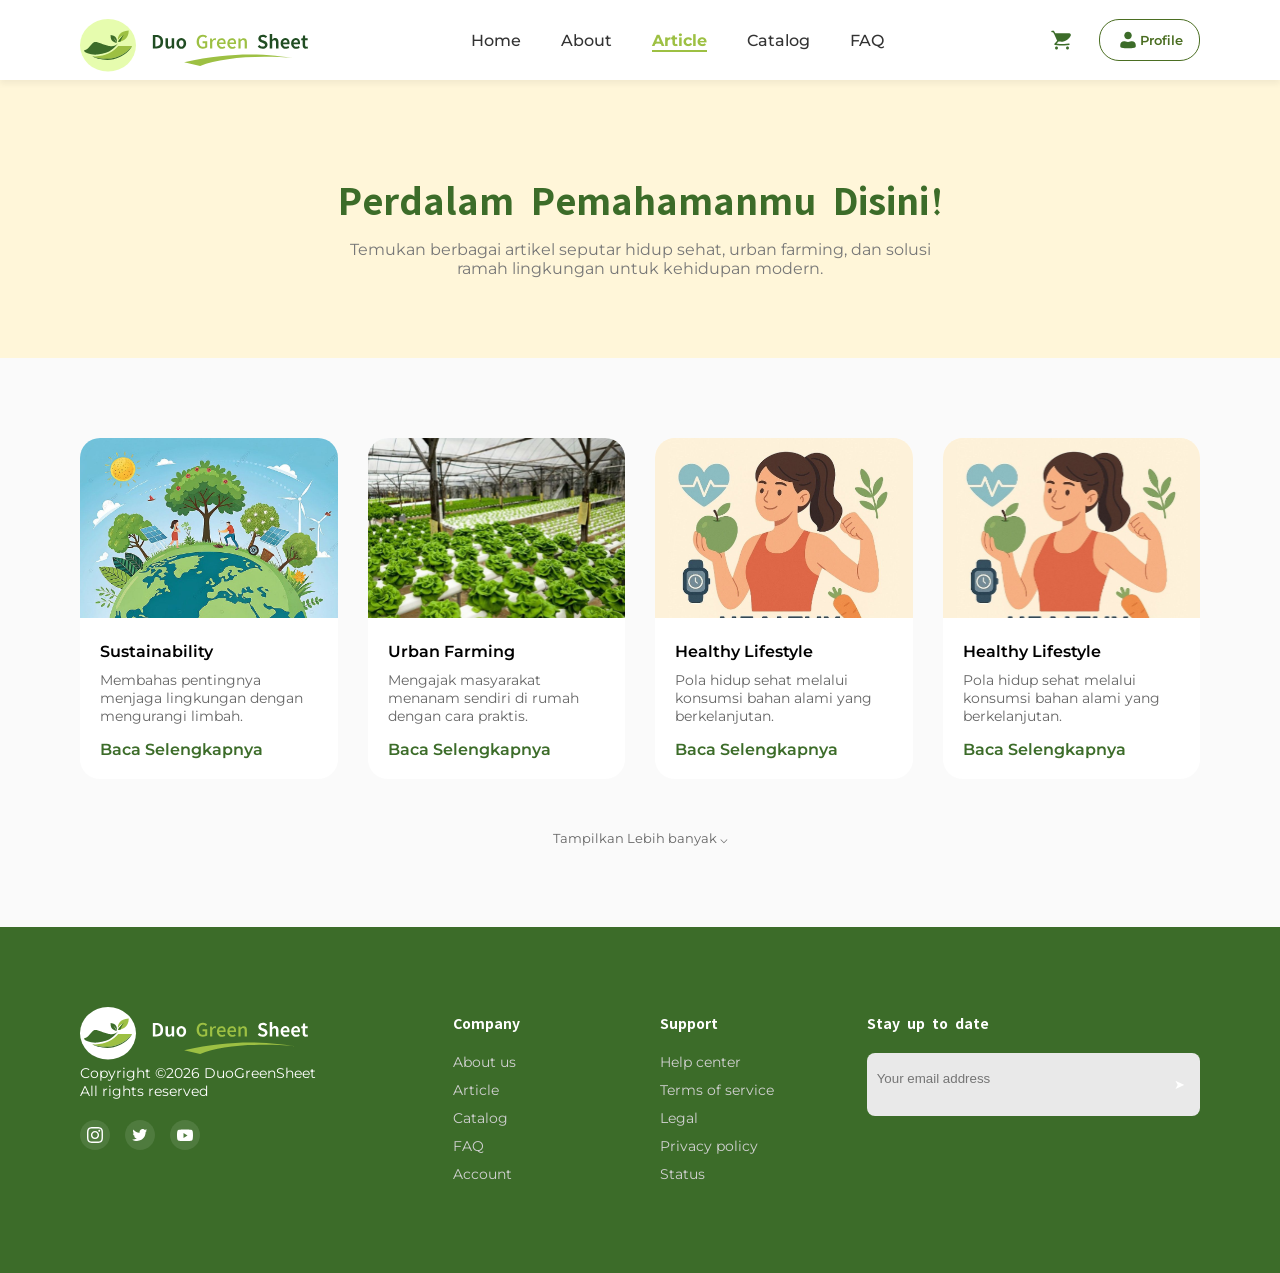
==== article.html @ 2142ee09 "first commit" ====
<!DOCTYPE html>
<html lang="id">
<head>
    <meta charset="UTF-8">
    <meta name="viewport" content="width=device-width, initial-scale=1.0">
    <title>Article - Duo Green Sheet</title>

    <!-- FONT SAMA KAYAK HOME -->
    <link href="https://fonts.googleapis.com/css2?family=Montserrat:wght@400;500;600;700&display=swap" rel="stylesheet">

    <link rel="stylesheet" href="style.css">
</head>
<body>

<!-- NAVBAR (SAMA PERSIS DENGAN HOME) -->
<nav class="navbar">
    <div class="logo">
        <img src="LogoNavbar.svg" alt="Logo">
    </div>

    <ul class="nav-links">
        <li><a href="home.html">Home</a></li>
        <li><a href="about.html">About</a></li>
        <li><a href="article.html" class="active">Article</a></li>
        <li><a href="catalog.html">Catalog</a></li>
        <li><a href="#">FAQ</a></li>
    </ul>

    <div class="nav-actions">
        <button class="icon-btn">
            <img src="Icon/Shopping-cart.svg" width="24">
        </button>
        <button class="btn-profile">
            <img src="Icon/User.svg" width="24">
            Profile
        </button>
    </div>
</nav>

<!-- HERO -->
<section class="article-hero">
    <h1>Perdalam Pemahamanmu Disini!</h1>
    <p>
        Temukan berbagai artikel seputar hidup sehat, urban farming, dan solusi ramah lingkungan
        untuk kehidupan modern.
    </p>
</section>

<!-- GRID -->
<section class="article-section">
    <div class="article-grid">

        <!-- CARD -->
        <div class="article-card">
            <img src="Article1.svg">
            <div class="article-content">
                <h3>Sustainability</h3>
                <p>Membahas pentingnya menjaga lingkungan dengan mengurangi limbah.</p>
                <a href="#">Baca Selengkapnya</a>
            </div>
        </div>

        <div class="article-card">
            <img src="Article2.svg">
            <div class="article-content">
                <h3>Urban Farming</h3>
                <p>Mengajak masyarakat menanam sendiri di rumah dengan cara praktis.</p>
                <a href="#">Baca Selengkapnya</a>
            </div>
        </div>

        <div class="article-card">
            <img src="Article3.svg">
            <div class="article-content">
                <h3>Healthy Lifestyle</h3>
                <p>Pola hidup sehat melalui konsumsi bahan alami yang berkelanjutan.</p>
                <a href="#">Baca Selengkapnya</a>
            </div>
        </div>

        <div class="article-card">
            <img src="Article3.svg">
            <div class="article-content">
                <h3>Healthy Lifestyle</h3>
                <p>Pola hidup sehat melalui konsumsi bahan alami yang berkelanjutan.</p>
                <a href="#">Baca Selengkapnya</a>
            </div>
        </div>

        <div class="article-card extra hidden">
            <img src="Article1.svg">
            <div class="article-content">
                <h3>Sustainability</h3>
                <p>Membahas pentingnya menjaga lingkungan dengan mengurangi limbah.</p>
                <a href="#">Baca Selengkapnya</a>
            </div>
            <div class="article-card extra hidden"></div>
        </div>
        
        <div class="article-card extra hidden">
            <img src="Article2.svg">
            <div class="article-content">
                <h3>Urban Farming</h3>
                <p>Mengajak masyarakat menanam sendiri di rumah dengan cara praktis.</p>
                <a href="#">Baca Selengkapnya</a>
                <div class="article-card extra hidden"></div>
            </div>
        </div>
    
        <div class="article-card extra hidden">
            <img src="Article3.svg">
            <div class="article-content">
                <h3>Healthy Lifestyle</h3>
                <p>Pola hidup sehat melalui konsumsi bahan alami yang berkelanjutan.</p>
                <a href="#">Baca Selengkapnya</a>
            </div>
        </div>

    </div>

    <!-- LOAD MORE -->
    <div class="load-more">
        <button id="btn-toggle">Tampilkan Lebih banyak ⌵</button>
    </div>
</section>

<!-- FOOTER (SAMA DENGAN HOME) -->
<footer class="footer">
    <div class="footer-container">
        <div class="footer-col">
            <img src="LogoFooter.svg" alt="Logo" class="footer-logo">
            <p>Copyright ©2026 DuoGreenSheet<br>All rights reserved</p>
            <div class="social-links">
                <a href="#"><img src="instagramicon.svg" alt="IG"></a>
                <a href="#"><img src="TwitterIcon.svg" alt="Twitter"></a>
                <a href="#"><img src="YoutubeIcon.svg" alt="YT"></a>
            </div>
        </div>

        <div class="footer-col">
            <h3>Company</h3>
            <ul>
                <li><a href="#">About us</a></li>
                <li><a href="#">Article</a></li>
                <li><a href="#">Catalog</a></li>
                <li><a href="#">FAQ</a></li>
                <li><a href="#">Account</a></li>
            </ul>
        </div>

        <div class="footer-col">
            <h3>Support</h3>
            <ul>
                <li><a href="#">Help center</a></li>
                <li><a href="#">Terms of service</a></li>
                <li><a href="#">Legal</a></li>
                <li><a href="#">Privacy policy</a></li>
                <li><a href="#">Status</a></li>
            </ul>
        </div>

        <div class="footer-col">
            <h3>Stay up to date</h3>
            <div class="newsletter">
                <input type="email" placeholder="Your email address">
                <button type="submit">➤</button>
            </div>
        </div>
    </div>
</footer>

<script>
document.addEventListener('DOMContentLoaded', function() {
    const btn = document.getElementById('btn-toggle');
    const extraCards = document.querySelectorAll('.article-card.extra');

    btn.addEventListener('click', function() {

        const isHidden = extraCards[0].classList.contains('hidden');

        if (isHidden) {
            extraCards.forEach(card => {
                card.classList.remove('hidden');
            });
            btn.innerHTML = "Tampilkan lebih sedikit ⌃";
        } else {
            extraCards.forEach(card => {
                card.classList.add('hidden');
            });
            btn.innerHTML = "Tampilkan lebih banyak ⌵";
        }
    });
});
</script>

</body>
</html>
---- style.css ----
@font-face {
    font-family: 'NarNoor';
    src: url('fonts/Narnoor-Regular.ttf') format('truetype');
    font-weight: 400; /* Normal */
}

@font-face {
    font-family: 'NarNoor';
    src: url('fonts/Narnoor-Medium.ttf') format('truetype');
    font-weight: 500;
}

@font-face {
    font-family: 'NarNoor';
    src: url('fonts/Narnoor-Bold.ttf') format('truetype');
    font-weight: 700;
}

@font-face {
    font-family: 'NarNoor';
    src: url('fonts/Narnoor-ExtraBold.ttf') format('truetype');
    font-weight: 800;
}
* {
    margin: 0;
    padding: 0;
    box-sizing: border-box;
}

body { height: 100vh; display: flex; }

.container { display: flex; width: 100%; }

/* Bagian Kiri (Hijau) */
.left-side { 
    flex: 1;
    background: linear-gradient(180deg, #8dc63f 0%, #4b6e22 100%);
    display: flex;
    align-items: center;
    padding-left: 80px;
    color: white;
}
.hello-label {
    background: #9DC043;
    color: white;
    padding: 5px 15px;
    font-size: 29px;
    font-weight:600;
    font-family: 'Montserrat', sans-serif;
}
.left-side h1 {
    font-family: 'NarNoor', sans-serif;
    font-size: 3.5rem;
    font-weight: 500; /* Ini akan otomatis memanggil Narnoor-Bold.ttf */
 
}

/* Bagian Kanan (Form) */
.right-side {
    flex: 1;
    display: flex;
    justify-content: center;
    align-items: center;
    background: white;
}

.login-form h2 {
    margin-bottom: 15px; font-family: 'Montserrat', sans-serif;
}
.login-form { width: 400px; }

.logo { display: flex; align-items: center; margin-bottom: 30px; gap: 10px; }

input {
    width: 100%;
    padding: 12px;
    margin: 8px 0 20px 0;
    border: 1px solid #ccc;
    border-radius: 6px;
}

.password-field {
    position: relative;
    width: 100%;
}

/* Input diberi padding kanan agar teks tidak menabrak icon */
.password-field input {
    width: 100%;
    padding: 12px 40px 12px 12px; /* padding kanan 40px supaya teks tidak tertutup icon */
    box-sizing: border-box;
}

/* Icon diposisikan absolut agar bisa masuk ke dalam input */
.eye-icon {
    position: absolute;
    right: 12px;        /* Jarak dari sisi kanan */
    top: 30%;           /* Menengahkan posisi secara vertikal */
    cursor: pointer;
    display: flex;
    align-items: center;
}

/* Atur ukuran icon */
.eye-icon img {
    width: 20px;
    height: 20px;
}

.divider { text-align: center; margin: 20px 0; color: #777; font-size: 0.9rem; }

.btn-google {
    width: 100%;
    padding: 12px;
    border: 1px solid #4b6e22;
    background: white;
    color: #4b6e22;
    border-radius: 6px;
    cursor: pointer;

    display: flex;
    align-items: center;      /* vertical center */
    justify-content: center;  /* horizontal center */
    gap: 8px;                 /* jarak icon & teks */
}

.form-actions { display: flex; gap: 10px; margin-top: 20px; }

.btn-secondary { flex: 1; padding: 12px; border: 1px solid #4b6e22; background: white; color: #4b6e22; border-radius: 6px; cursor: pointer; }
.btn-primary {
    flex: 1;
    padding: 12px;
    border: none;
    background: #aaa; /* Warna abu-abu saat belum aktif */
    color: white;
    border-radius: 6px;
    cursor: not-allowed; /* Kursor dilarang */
    transition: 0.3s;
}

/* Style tombol saat aktif */
.btn-primary.active {
    background: linear-gradient(90deg, #8dc63f 0%, #4b6e22 100%);
    cursor: pointer;
    font-display: block;
}

/* Memastikan input terhubung dengan fungsi checkForm */
input {
    width: 100%;
    padding: 12px;
    margin: 8px 0 20px 0;
    border: 1px solid #ccc;
    border-radius: 6px;
}
.right-side {
    font-family: 'Montserrat', sans-serif;
}

/* Opsional: Jika ingin memastikan input dan tombol juga ikut terupdate */
.login-form input, 
.login-form button, 
.login-form label {
    font-family: 'Montserrat', sans-serif;
}
/* Pastikan ukuran font tetap proporsional */
.login-form h2 {
    font-size: 24px;
    margin-bottom: 20px;
}

/* Container Utama */
.container {
    display: flex;
    width: 100%;
    min-height: 100vh;
    /* Transisi smooth untuk seluruh container */
    transition: all 0.4s cubic-bezier(0.25, 0.8, 0.25, 1);
}

/* Animasi Geser Smooth */
.page-transition {
    /* Animasi berjalan selama 300ms, persis seperti settingan Figma kamu */
    animation: slideInOut 0.3s cubic-bezier(0.25, 0.1, 0.25, 1) forwards;
}

@keyframes slideInOut {
    0% {
        opacity: 0;
        transform: translateX(50px); /* Mulai dari agak ke kanan */
    }
    100% {
        opacity: 1;
        transform: translateX(0);    /* Berhenti di posisi asli */
    }
}

/* Tambahkan ini agar tidak ada "kedipan" saat transisi */
body {
    overflow-x: hidden; 
}

/* Tombol agar terlihat lebih interaktif (hover effect) */
.btn-primary:not(:disabled) {
    cursor: pointer;
    transition: transform 0.2s ease, background 0.3s ease;
}

.btn-primary:not(:disabled):hover {
    transform: translateY(-2px); /* Tombol sedikit naik saat di-hover */
    box-shadow: 0 4px 10px rgba(0,0,0,0.1);
}

/* Bagian Next Step SignUp */
.progress-container { margin-bottom: 20px; }

.progress-bar {
    position: relative;
    display: flex;
    justify-content: space-between; /* INI KUNCI */
    align-items: center;
    background: #e0e0e0;
    height: 4px;
    width: 100%;
    border-radius: 2px;
}

.step {
    width: 12px;
    height: 12px;
    background: #e0e0e0;
    border-radius: 50%;
    z-index: 1;
}

.step.active {
    background: #4b6e22;
}
.form-content {
    min-height: 280px; /* sesuaikan dikit */
}
#signupForm,
#verificationSection {
    width: 100%;
}

.login-form {
    display: flex;
    flex-direction: column;
}

/* Styling kotak kode verifikasi */
.code-box {
    width: 60px !important;
    height: 60px !important;
    font-size: 24px;
    text-align: center;
    border: 2px solid #ccc;
    border-radius: 8px;
    padding: 0 !important;
    margin: 0 !important;
}

.code-box:focus {
    border-color: #4b6e22;
    outline: none;
}

.progress-bar {
    position: relative;
    display: flex;
    align-items: center;
    background: #e0e0e0;
    height: 4px;
    width: 100%;
    border-radius: 2px;
}

/* GARIS YANG GERAK */
.progress-fill {
    position: absolute;
    height: 100%;
    width: 0%;
    background: #4b6e22;
    border-radius: 2px;
    transition: width 0.4s ease;
}

/* STEP */
.step {
    height: 12px;
    width: 12px;
    background: #e0e0e0;
    border-radius: 50%;
    z-index: 1;
}

/* STEP AKTIF */
.step.active {
    background: #4b6e22;
}

select {
    width: 100%;
    padding: 12px;
    margin: 8px 0 20px 0;
    border: 1px solid #ccc;
    border-radius: 6px;
    background: white;
    cursor: pointer;
    font-family: 'Montserrat', sans-serif;
}

/* Latar belakang buram */
.modal-overlay {
    position: fixed;
    top: 0;
    left: 0;
    width: 100%;
    height: 100%;
    background: rgba(0, 0, 0, 0.4); /* Hitam transparan */
    backdrop-filter: blur(5px); /* EFEK BURAM */
    display: flex;
    justify-content: center;
    align-items: center;
    z-index: 1000;
}

/* Kotak Pop-up */
.modal-content {
    background: #4b6e22; /* Hijau tua */
    color: white;
    padding: 40px;
    border-radius: 15px;
    text-align: center;
    width: 300px;
    font-family: 'Montserrat', sans-serif;
}

/* Spinner sederhana menggunakan CSS */
.spinner {
    width: 40px;
    height: 40px;
    border: 4px solid rgba(255,255,255,0.3);
    border-top: 4px solid white;
    border-radius: 50%;
    margin: 0 auto 20px;
    animation: spin 1s linear infinite;
}

@keyframes spin {
    0% { transform: rotate(0deg); }
    100% { transform: rotate(360deg); }
}

/* INI HALAMAN HOME! */
/* Navbar Styling */

body {
    display: block;
    margin: 0;
}
.logo img {
    padding-top: 40px; /* adjust sampai sejajar */
}
.navbar {
    display: flex;
    justify-content: space-between;
    align-items: center;
    height: 80px;
    padding: 20px 80px;
    padding-top: px;
    font-family: 'Montserrat', sans-serif;
    width: 100%;
    background: white;
    
    /* Tambahkan baris ini */
    box-shadow: 0 4px 6px rgba(0, 0, 0, 0.05); 
    
    /* Tambahkan z-index agar shadow tidak tertutup konten di bawahnya */
    position: fixed;
    top: 0;
    left: 0;
    z-index: 100;
    
}
.nav-links {
    display: flex;
    list-style: none;
    gap: 40px;
    align-items: center; /* Memastikan teks menu sejajar dengan logo */
    margin: 0;
    padding: 0;
}

.nav-links a {
    text-decoration: none;
    color: #333;
    font-weight: 500;
}

.nav-links a.active {
    color: #9DC043;
    font-weight: 700;
    border-bottom: 2px solid #9DC043;
}

.nav-actions { 
    display: flex; 
    gap: 20px; 
    align-items: center; /* Memastikan ikon keranjang & tombol profil sejajar */
}

/* Hero Section */
body {
    /* Tinggi navbar kamu adalah 80px, jadi tambahkan padding sebanyak itu */
    padding-top: 80px; 
    margin: 0;
}
.hero {
    position: relative; /* Penting untuk lapisan */
    display: flex;
    align-items: center;
    justify-content: space-between;
    padding: 0px 80px;
    background: linear-gradient(to right, #3C6C29, #3C6C29);
    margin: 0px;
    color: white;
    min-height: 90vh;

/* LAPISAN WARNA DI ATAS GAMBAR */
    background-image: 
        /* 1. Gradasi Warna (Lapisan Atas) */
         linear-gradient(
        to right, 
        rgba(75, 110, 34, 10),  /* kiri solid */
        rgba(75, 110, 34, 0)  /* kanan transparan */
        ),   /* kanan lebih transparan */
        /* 2. Gambar Latar Belakang (Lapisan Bawah) */
        url('herobanner.svg'); /* <-- Masukkan path gambar di sini */
    
    /* Pengaturan Gambar agar Full Layar dan Rapi */
    background-size: cover;      /* Gambar menutupi seluruh area section */
    background-position: center; /* Gambar diposisikan di tengah */
    background-repeat: no-repeat; /* Gambar tidak mengulang */

    /* INI KUNCI EFEK LENGKUNGAN */
    clip-path: ellipse(150% 100% at 50% 0%);
    
    /* Tambahan agar tidak ada jarak antara section di bawahnya */
    margin-bottom: -50px; 
    z-index: 1;
}**

.hero-content { flex: 1; max-width: 50%;}
.hero-content h1 {
    font-size: 3rem;
    margin: 10px 0;
    font-family: 'NarNoor', sans-serif;
    font-weight: 500; /* biar tegas */
    line-height: 1.1;
}
.hero-content .subtitle { font-size: 25px; font-family: 'Montserrat', sans-serif;}

.btn-explore {
    padding: 15px 30px;
    color: #3C6C29;
    background: linear-gradient(to right, #FBE357, #FAFAFA);
    border: none;
    border-radius: 8px;
    font-weight: 600;
    cursor: pointer;
    margin-top: 20px;
    font-family: 'Montserrat', sans-serif;
    font-size: medium;
}

/* Memastikan gambar memiliki tempat */
.hero-image {
    flex: 1;
    display: flex;
    justify-content: flex-end;
}

.hero-image { flex: 1; display: flex; justify-content: flex-end; }
.placeholder-img {
    width: 400px;
    height: 400px;
    background: rgba(255,255,255,0.2);
    border-radius: 20px;
}

.icon-btn {
    background: transparent;
    border: none;
    cursor: pointer;
    padding: 5px;
}

.btn-profile {
    display: flex;
    align-items: center;
    padding: 8px 16px;
    background: white;
    border: 1px solid #4b6e22;
    border-radius: 20px;
    cursor: pointer;
    font-family: 'Montserrat', sans-serif;
    color: #4b6e22;
    font-weight: 600;
}

/* Mengatur ukuran img di dalam button */
.nav-actions button img {
    display: block;
}

/* SECTION 2 */
.about-section {
    display: flex;
    align-items: center;
    justify-content: space-between;
    padding: 80px 80px;
    background-color: #FFF6D9; /* Warna latar belakang */
    min-height: 800px;
}

.about-content {
    flex: 1;
    padding-right: 40px;
}

.about-content .badge {
    background-color: #9DC043;
    color: white;
    font-size: 20px;
    padding: 5px 5px;
    font-family: 'Montserrat', sans-serif;
    font-weight: 500;
    display: inline-block;
    margin-bottom: 5px;
}

.about-content h1 {
    font-family: 'NarNoor', sans-serif;
    font-size: 50px;
    font-weight: 500;
    color: #3C6C29;

    margin-top: 0; 
    margin-bottom: 10px;  /* opsional */
}


.about-content p {
    font-family: 'Montserrat', sans-serif;
    color: #555;
    font-size: 18px;
    line-height: 1.6;
    margin-bottom: 20px;
    font-weight: 500;
    text-align: justify;
}

/* Area Gambar dengan Efek Kotak */
.about-image {
    flex: 1;
    position: relative;
    height: 400px;
    display: flex;
    align-items: center;
    justify-content: center;
}

.box-back {
    position: absolute;
    width: 150px;
    height: 150px;
    background-color: #3C6C29;
    top: -20px;
    left: -20px;
    border-radius: 20px;
    z-index: 1;
}

.box-front {
    position: absolute;
    width: 150px;
    height: 150px;
    background-color: #9DC043;
    bottom: -20px;
    right: -20px;
    border-radius: 20px;
    z-index: 1;
}

.product-img {
    position: relative;
    z-index: 2;
    width: 100%;
    max-width: 500px;
    border-radius: 20px;
}

/* SECTION 3 */
.product-section {
    padding: 80px 80px;
    text-align: center;
    background: #FAFAFA;
}
.badge {
    background-color: #9DC043;
    color: white;
    font-size: 20px; /* Disesuaikan agar tidak terlalu besar */
    padding: 5px 5px; /* Lebarkan samping agar terlihat seperti pill */
    border-radius: 0px; /* Membuat sudutnya melengkung */
    font-family: 'Montserrat', sans-serif;
    font-weight: 500;
    display: inline-block; /* Agar bisa diatur rata tengah oleh parent */
    margin-bottom: 15px;
}
.header-section { 
    text-align: center; 
    margin-bottom: 40px; 
}

.header-section p {
    font-family: 'Montserrat', sans-serif;
    font-size: 18px;
    color: #777;
    text-align: center;
}

.header-section h2 {
    font-family: 'NarNoor', sans-serif;
    font-size: 50px;
    font-weight: 500;
    color: #3C6C29;
    text-align: center;
    margin-top: 0; 
    margin-bottom: 25px;
    line-height: 1.0;
}

.product-grid {
    display: grid;
    grid-template-columns: repeat(2, 350px);
    justify-content: center;
    gap: 30px;
    max-width: 1200px;
    margin: 0 auto;
}

.product-card {
    position: relative;
    border-radius: 20px;
    overflow: hidden;
    height: 500px; /* Kurangi tinggi agar tidak terlalu panjang */
    width: 100%;
    margin: 0 auto;
    aspect-ratio: 2 / 4; /* 🔥 bikin lebih tinggi (portrait) */
}

.product-card img {
    width: 100%;
    height: 100%;
    object-fit: cover; /* Memastikan gambar mengisi area tanpa distorsi */
    transition: transform 0.5s ease;
}

.product-section {
    position: relative; /* Penting untuk posisi elemen dekoratif */
    padding: 100px 80px;
    text-align: left; /* lebih tinggi dikit */
    font-family: 'Montserrat', sans-serif;
    font-size: 14px;
    overflow: hidden;
    background-color: #FAFAFA;
}

/* Overlay gradasi di bawah gambar */
.card-overlay {
    position: absolute;
    bottom: 0;
    left: 0;
    width: 100%;
    padding: 30px 100px 30px 30px;

    background: linear-gradient(
        to top,
        rgba(60, 108, 41, 0.95),
        rgba(60, 108, 41, 0.6),
        rgba(60, 108, 41, 0)
    );

    color: white;
}

.card-overlay h3 { font-family: 'NarNoor', sans-serif; font-size: 1.8rem; margin-bottom: 10px; }

/* Tombol Panah */
.arrow-btn {
    position: absolute;
    bottom: 30px;
    right: 30px;
    width: 70px;
    height: 70px;
    border-radius: 50%;
    border: none;
    background: linear-gradient(to right, #FBE357, #FAFAFA);
    font-size: 24px;
    cursor: pointer;
    transition: 0.3s;
    color: #3C6C29;
}

.arrow-btn:hover { transform: scale(1.1); }

/* Segitiga Kiri Atas */
.product-section::before {
    content: '';
    position: absolute; /* Ubah ke absolute */
    top: 0;             /* Tempel di atas */
    left: 0;            /* Tempel di kiri */
    width: 300px;
    height: 300px;
    background: #ebebeb; /* Ganti warna agar terlihat (sebelumnya terlalu abu-abu) */
    clip-path: polygon(0 0, 100% 0, 0 100%); 
    opacity: 0.3; 
    z-index: 0;
}

/* Segitiga Kanan Bawah */
.product-section::after {
    content: '';
    position: absolute; /* Ubah ke absolute */
    top: 0;          /* Tempel di bawah */
    right: 0;           /* Tempel di kanan */
    width: 300px;
    height: 300px;
    background: #ebebeb; /* Ganti warna agar terlihat */
    clip-path: polygon(0 0, 100% 0, 100% 100%);
    opacity: 0.3;
    z-index: 0;
}

/* Pastikan konten di atas dekorasi */
.header-section, .product-grid {
    position: relative;
    z-index: 1;
}

.circle-decor {
    position: absolute;
    border-radius: 50%;
    z-index: 0;
    pointer-events: none; /* biar ga ganggu klik */
}

/* Lingkaran atas kiri */
.circle-top {
    width: 80px;
    height: 80px;
    top: 40px;
    left: 100px;

    background: linear-gradient(
        135deg,
        #9DC043,
        #4b6e22
    );

    opacity: 0.9;
}

/* Lingkaran bawah kanan */
.circle-bottom {
    width: 100px;
    height: 100px;
    bottom: 20px;
    right: 50px;

    background: linear-gradient(
        135deg,
        #FBE357,
        #9DC043
    );

    opacity: 0.9;
}

/* SECTION 4 */
.cert-section {
    padding: 80px 80px;
    background-color: #3C6C29;
    color: white;
    text-align: center;
    min-height: 700px;
}
.badge {
    background-color: #9DC043;
    color: white;
    font-size: 20px; /* Disesuaikan agar tidak terlalu besar */
    padding: 5px 5px; /* Lebarkan samping agar terlihat seperti pill */
    border-radius: 0px; /* Membuat sudutnya melengkung */
    font-family: 'Montserrat', sans-serif;
    font-weight: 500;
    display: inline-block; /* Agar bisa diatur rata tengah oleh parent */
    margin-bottom: 0px;
}

.cert-header {margin-bottom: 50px; }
.cert-header h2 { font-family: 'NarNoor', sans-serif; font-size: 50px; margin: 10px 0;
    font-weight: 500; }
.cert-header p { font-family: 'Montserrat', sans-serif; font-size: 18px; margin: 10px 0;
    font-weight: 400; color: #ebebeb; }
.cert-container {
    display: flex;
    justify-content: center; /* Menjaga kartu tetap di tengah */
    gap: 20px;               /* Jarak antar kartu */
    flex-wrap: wrap;         /* Agar responsif di layar kecil */
}
.cert-card {
    background: white;
    color: #333;
    width: 200px;            /* Lebar tetap agar tidak kelebaran */
    height: 350px;           /* Tinggi tetap untuk kesan rapi */
    border-radius: 20px;     /* Lengkungan sudut yang lembut */
    display: flex;
    flex-direction: column;
    align-items: center;
    justify-content: center;
    padding: 20px;
    transition: transform 0.3s ease;
}

.cert-card img {
    max-width: 120px;        /* Batasi ukuran logo */
    height: auto;
    margin-bottom: 20px;
}

.cert-card p {
    font-family: 'Montserrat', sans-serif;
    font-size: 16px;
    font-weight: 500;
    line-height: 1.4;
    margin-top: 10px ;
}

/* Efek hover agar terlihat interaktif */
.cert-card:hover {
    transform: translateY(-10px);
}

/* SECTION 5 */
.trust-section {
    padding: 60px 50px;
    background-color: #FFF6D9; /* Warna latar sesuai contoh */
    font-family: 'Montserrat', sans-serif;
}
.trust-container {
    display: flex;
    justify-content: space-between;
    align-items: center;
    max-width: 1200px;
    margin: 0 auto;
    gap: 60px;
}

/* Bagian Teks */
.trust-text { flex: 1; }
.trust-text h2 { 
    font-family: 'NarNoor', sans-serif; 
    font-size: 3rem; 
    color: #3C6C29; 
    margin: 10px 0; 
}
.line { 
    width: 350px; 
    height: 2px; 
    background-color: #3C6C29; 
    margin-top: 20px; 
}

/* Bagian Kartu Statistik */
.trust-stats {
    display: flex;
    gap: 20px;
}

.stat-card {
    background-color: #FAF0C6; /* Warna kotak statistik sedikit lebih gelap dari background */
    width: 200px;
    height: 200px;
    display: flex;
    flex-direction: column;
    justify-content: center;
    align-items: center;
    text-align: center;
    border-radius: 4px; /* Sesuai contoh yang kotak kaku */
}

.stat-card h3 { 
    font-size: 2.5rem; 
    color: #3C6C29; 
    margin: 0; 
    font-family: 'NarNoor', sans-serif;
}

.stat-card p { 
    margin-top: 10px; 
    font-size: 14px; 
    color: #3C6C29; 
    font-weight: 600;
}
.testimonial-section {
    padding: 50px 100px;
    background-color: #9DC043;
    overflow: hidden;
}

.testimonial-container {
    display: flex;
    gap: 30px;
    overflow-x: hidden; /* Sembunyikan scrollbar bawaan */
    scroll-behavior: smooth;
    padding-bottom: 40px;
}

.testimonial-card {
    background: white;
    padding: 30px;
    border-radius: 20px;
    min-width: 500px; /* Lebar kartu */
    box-shadow: 0 10px 20px rgba(0,0,0,0.1);
    font-family: 'Montserrat', sans-serif;
}

.user-info { display: flex; align-items: center; gap: 15px; margin-bottom: 20px; font-family: 'Montserrat', sans-serif; }
.user-info img { width: 60px; height: 60px; border-radius: 20%; }
.quote-icon { margin-left: auto; font-size: 40px; color: #3C6C29; }
.stars { color: #FFD700; }

.carousel-nav { display: flex; justify-content: center; align-items: center; gap: 20px; }
.carousel-nav button { 
    right: 30px;
    width: 50px;
    height: 50px;
    border-radius: 50%;
    border: none;
    background: linear-gradient(to right, #FBE357, #FAFAFA);
    font-size: 24px;
    cursor: pointer;
    transition: 0.3s;
    color: #3C6C29;
}
.carousel-nav button.left {
    transform: rotate(180deg);
}

.line-indicator {
    width: 100px;
    height: 4px;
    background: #ccc;
    border-radius: 2px;
    position: relative;
    margin: 0 20px;
}

.progress-bar {
    width: 30%; /* Panjang awal indikator */
    height: 100%;
    background: #3C6C29;
    position: absolute;
    transition: left 0.3s ease;
    left: 0;
}

/* FOOTER*/
.footer {
    background-color: #3C6C29; /* Hijau tua */
    color: white;
    padding: 80px 80px;
    font-size: 14px;
    font-family: 'Montserrat', sans-serif;
}

.footer-container {
    display: grid;
    grid-template-columns: 2fr 1fr 1fr 2fr;
    gap: 40px;
}

.footer-col h3 { font-family: 'NarNoor', sans-serif; margin-bottom: 20px; }
.footer-col ul { list-style: none; padding: 0; }
.footer-col ul li { margin-bottom: 10px; }
.footer-col a { color: #d1d1d1; text-decoration: none; font-family: 'Montserrat', sans-serif; }

/* Newsletter Input */
.newsletter {
    display: flex;
    background: rgb(233, 233, 233) ;
    border-radius: 8px;
    padding: 5px;
}
.newsletter input {
    background: transparent;
    border: none;
    padding: 5px;
    color: white;
    width: 100%;
}
.newsletter button {
    background: transparent;
    border: none;
    color: white;
    padding: 10px;
    cursor: pointer;
}

/* Social Icons */
.social-links { display: flex; gap: 15px; margin-top: 20px; }
.social-links img { width: 30px; height: 30px; }

/* HALAMAN ARTICLE */
/* HERO ARTICLE */
.article-hero {
    padding: 80px 80px 80px;
    text-align: center;
    background-color: #FFF6D9;
}

.article-hero h1 {
    font-family: 'NarNoor', sans-serif;
    font-size: 42px;
    color: #3C6C29;
    margin-bottom: 15px;
}

.article-hero p {
    font-family: 'Montserrat', sans-serif;
    font-size: 16px;
    color: #777;
    max-width: 600px;
    margin: 0 auto;
}

/* SECTION */
.article-section {
    padding: 80px;
    background: #FAFAFA;
}

/* GRID */
.article-grid {
    display: grid;
    grid-template-columns: repeat(4, 1fr);
    gap: 30px;
}

/* CARD */
.article-card {
    background: white;
    border-radius: 20px;
    overflow: hidden;
    transition: 0.3s;
}

.article-card:hover {
    transform: translateY(-10px);
}

.article-card img {
    width: 100%;
    height: 180px;
    object-fit: cover;
}

/* CONTENT */
.article-content {
    padding: 20px;
    font-family: 'Montserrat', sans-serif;
}

.article-content h3 {
    font-size: 16px;
    font-weight: 600;
    margin-bottom: 10px;
}

.article-content p {
    font-size: 14px;
    color: #666;
    margin-bottom: 15px;
}

.article-content a {
    color: #3C6C29;
    font-weight: 600;
    text-decoration: none;
}

/* LOAD MORE */
.load-more {
    text-align: center;
    margin-top: 50px;
}

.load-more button {
    background: none;
    border: none;
    font-family: 'Montserrat', sans-serif;
    color: #666;
    cursor: pointer;
}
.hidden {
    display: none;
}

.show {
    display: block;
}

/* ===== CATALOG SECTION ===== */
.catalog-section {
    display: flex;
    align-items: center;
    justify-content: space-between;
    padding: 120px 80px;
    background: #FAFAFA;
    position: relative;
    overflow: hidden;
}

/* TEXT */
.catalog-text h1 {
    font-family: 'NarNoor', sans-serif;
    font-size: 50px;
    color: #3C6C29;
    margin-top: 20px;
}

/* PRODUCTS */
.catalog-products {
    display: flex;
    gap: 30px;
}

/* CARD */
.catalog-card {
    position: relative;
    width: 300px;
    height: 450px;
    border-radius: 20px;
    overflow: hidden;
}

.catalog-card img {
    width: 100%;
    height: 100%;
    object-fit: cover;
}

/* OVERLAY */
.catalog-overlay {
    position: absolute;
    bottom: 0;
    width: 100%;
    padding: 20px;
    font-size: 14px;
    font-family: 'Montserrat', sans-serif;

    background: linear-gradient(
        to top,
        rgba(60,108,41,0.95),
        rgba(60,108,41,0.5),
        transparent
    );
    color: white;
}

.price-row {
    display: flex;
    justify-content: space-between;
    align-items: center;
    margin: 10px 0 20px;
}

.price {
    font-size: 18px;
    font-weight: 500;
}

/* QTY */
.qty {
    display: flex;
    align-items: center;
    gap: 10px;
}

.qty button {
    width: 30px;
    height: 30px;
    border-radius: 50%;
    border: none;
    background: white;
    color: #3C6C29;
    cursor: pointer;
}

/* BUTTON */
.catalog-btns {
    display: flex;
    gap: 10px;
}

.btn-cart {
    flex: 1;
    background: transparent;
    border: 1px solid white;
    color: white;
    padding: 10px;
    border-radius: 8px;
}

.btn-buy {
    flex: 1;
    background: linear-gradient(to right, #FBE357, #FAFAFA);
    border: none;
    color: #3C6C29;
    padding: 10px;
    border-radius: 8px;
}

/* DECOR */
.circle-decor {
    position: absolute;
    border-radius: 50%;
    z-index: 0;
}

.circle-decor.top {
    width: 80px;
    height: 80px;
    top: 40px;
    left: 200px;
    background: linear-gradient(135deg, #9DC043, #3C6C29);
}

.circle-decor.bottom {
    width: 50px;
    height: 50px;
    bottom: 40px;
    right: 100px;
    background: linear-gradient(135deg, #FBE357, #9DC043);
}
.top-row {
    display: flex;
    justify-content: space-between;
    align-items: center;
}

/* biar qty ga turun */
.qty {
    display: flex;
    align-items: center;
    gap: 8px;
}
.qty span {
    transition: 0.2s;
}

/* ===== DETAIL PRODUK SECTION ===== */
/* BACK BUTTON */
.back-btn {
    padding: 40px 80px 20px;
}

.back-btn a {
    text-decoration: none;
    color: #3C6C29;
    font-family: 'Montserrat', sans-serif;
    font-weight: 600;
    display: inline-flex;
    align-items: center;
    gap: 10px;
}

/* ROTATE ICON */
.back-btn a::before {
    content: "➜";
    display: inline-block;
    transform: rotate(180deg);
    font-size: 18px;
}


/* DETAIL SECTION */
.detail-section {
    padding: 20px 80px 60px;
}

.detail-container {
    display: flex;
    gap: 50px;
    align-items: center;
}

.detail-image {
    position: relative;
    flex: 1;
}

.detail-image img {
    width: 100%;
    border-radius: 20px;
}

/* circle dekor */
.detail-circle {
    width: 80px;
    height: 80px;
    position: absolute;
    bottom: -20px;
    right: -20px;
    border-radius: 50%;
    background: linear-gradient(135deg, #FBE357, #9DC043);
}

/* CONTENT */
.detail-content {
    flex: 1;
    padding-top: 0px;
}

.detail-content h1 {
    font-family: 'NarNoor', sans-serif;
    font-size: 40px;
    color: #3C6C29;
}

/* DESKRIPSI FIX */
.detail-content .desc {
    font-family: 'Montserrat', sans-serif;
    color: #555;
    margin: 15px 0;
    line-height: 1.7;
}

.detail-content h3 {
    margin-top: 20px;
    color: #3C6C29;
    font-family: 'Montserrat', sans-serif;
}

.detail-content ul,
.detail-content ol {
    margin-left: 20px;
    margin-top: 10px;
    font-family: 'Montserrat', sans-serif;
    color: #555;
}


/* BENEFIT */
.benefit-section {
    background: #f5f5f5;
    padding: 60px 80px;
    text-align: center;
}

.benefit-section h2 {
    font-family: 'NarNoor', sans-serif; /* ✅ FIX */
    color: #3C6C29;
    margin-bottom: 30px;
}

.benefit-list {
    display: flex;
    justify-content: center;
    flex-wrap: wrap;
    gap: 20px;
}

.benefit-item {
    background: white;
    padding: 15px 25px;
    border-radius: 20px;
    font-family: 'Montserrat', sans-serif;
    box-shadow: 0 5px 10px rgba(0,0,0,0.05);
}


/* BAHAN */
.bahan-section {
    padding: 60px 80px;
    text-align: center;
}

.bahan-section h2 {
    font-family: 'NarNoor', sans-serif;
    color: #3C6C29;
}

.bahan-section span {
    background: #9DC043;
    color: white;
    padding: 5px 10px;
}

.bahan-grid {
    display: grid;
    grid-template-columns: repeat(4, 1fr);
    margin-top: 40px;
}

.bahan-grid img {
    width: 100%;
    height: 250px;
    object-fit: cover;
}
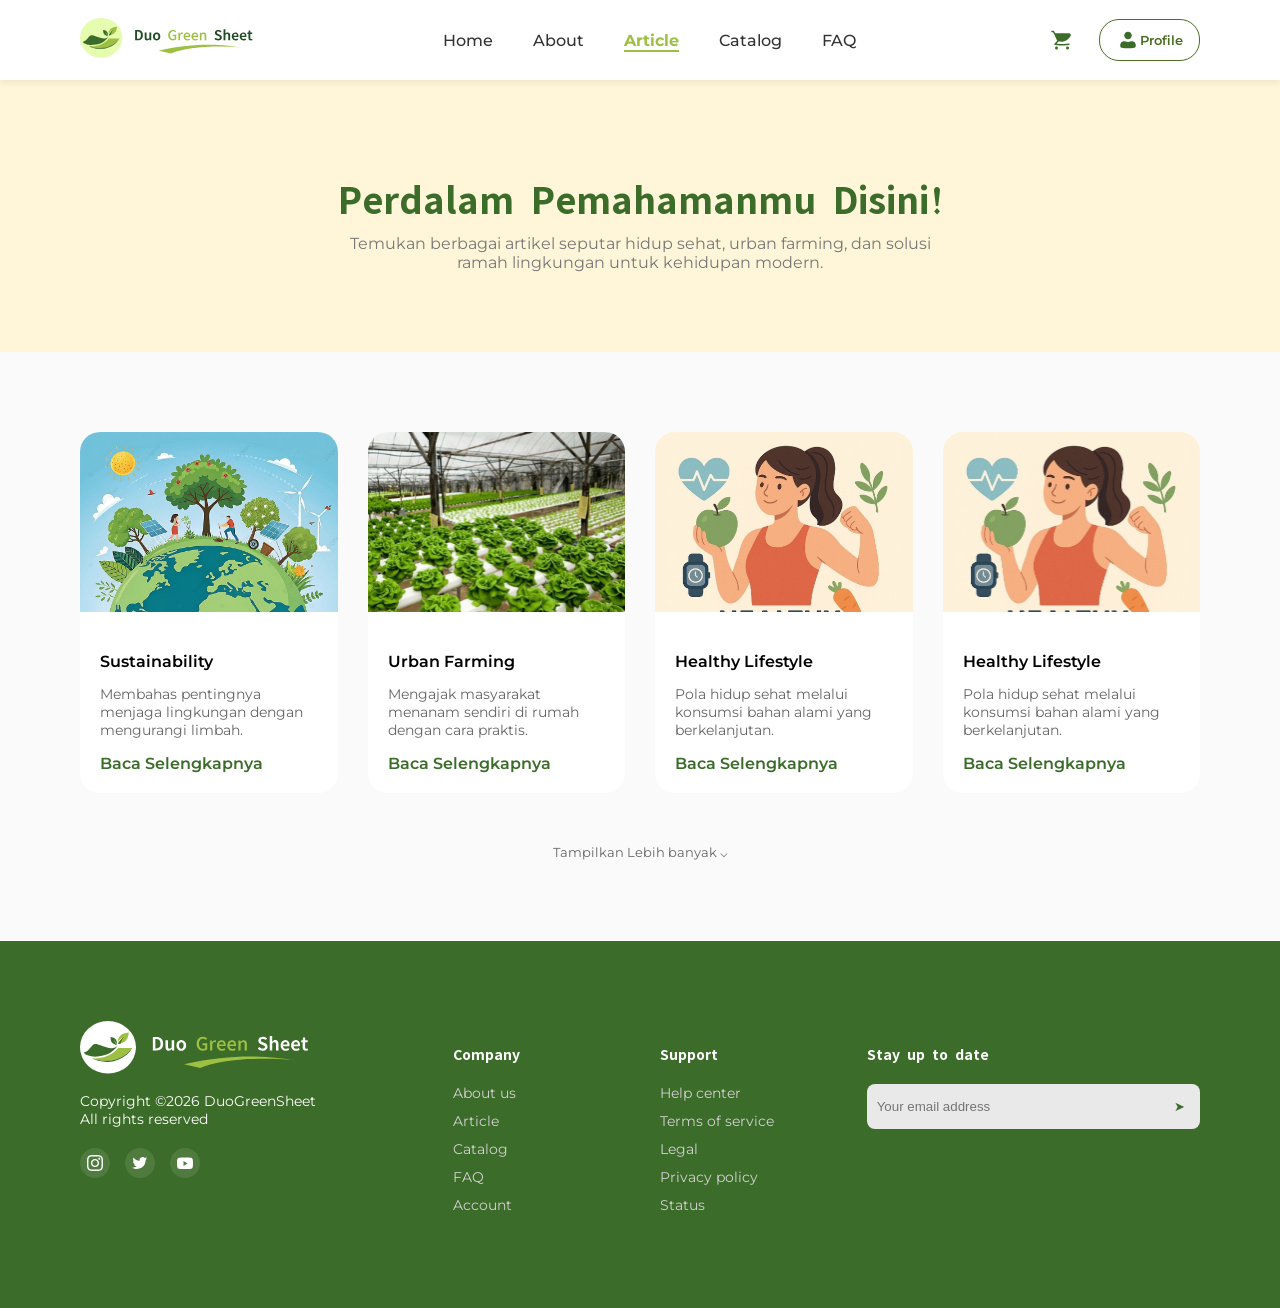
==== commit d99e4806: "update" ====
--- a/article.html
+++ b/article.html
@@ -30,7 +30,7 @@
         <button class="icon-btn">
             <img src="Icon/Shopping-cart.svg" width="24">
         </button>
-        <button class="btn-profile">
+        <button class="btn-profile" onclick="window.location.href='profile.html'">
             <img src="Icon/User.svg" width="24">
             Profile
         </button>
@@ -56,7 +56,7 @@
             <div class="article-content">
                 <h3>Sustainability</h3>
                 <p>Membahas pentingnya menjaga lingkungan dengan mengurangi limbah.</p>
-                <a href="#">Baca Selengkapnya</a>
+                <a href="detailarticle.html">Baca Selengkapnya</a>
             </div>
         </div>
 
@@ -194,4 +194,4 @@
 </script>
 
 </body>
-</html>+</html>
--- a/style.css
+++ b/style.css
@@ -21,337 +21,6 @@
     src: url('fonts/Narnoor-ExtraBold.ttf') format('truetype');
     font-weight: 800;
 }
-* {
-    margin: 0;
-    padding: 0;
-    box-sizing: border-box;
-}
-
-body { height: 100vh; display: flex; }
-
-.container { display: flex; width: 100%; }
-
-/* Bagian Kiri (Hijau) */
-.left-side { 
-    flex: 1;
-    background: linear-gradient(180deg, #8dc63f 0%, #4b6e22 100%);
-    display: flex;
-    align-items: center;
-    padding-left: 80px;
-    color: white;
-}
-.hello-label {
-    background: #9DC043;
-    color: white;
-    padding: 5px 15px;
-    font-size: 29px;
-    font-weight:600;
-    font-family: 'Montserrat', sans-serif;
-}
-.left-side h1 {
-    font-family: 'NarNoor', sans-serif;
-    font-size: 3.5rem;
-    font-weight: 500; /* Ini akan otomatis memanggil Narnoor-Bold.ttf */
- 
-}
-
-/* Bagian Kanan (Form) */
-.right-side {
-    flex: 1;
-    display: flex;
-    justify-content: center;
-    align-items: center;
-    background: white;
-}
-
-.login-form h2 {
-    margin-bottom: 15px; font-family: 'Montserrat', sans-serif;
-}
-.login-form { width: 400px; }
-
-.logo { display: flex; align-items: center; margin-bottom: 30px; gap: 10px; }
-
-input {
-    width: 100%;
-    padding: 12px;
-    margin: 8px 0 20px 0;
-    border: 1px solid #ccc;
-    border-radius: 6px;
-}
-
-.password-field {
-    position: relative;
-    width: 100%;
-}
-
-/* Input diberi padding kanan agar teks tidak menabrak icon */
-.password-field input {
-    width: 100%;
-    padding: 12px 40px 12px 12px; /* padding kanan 40px supaya teks tidak tertutup icon */
-    box-sizing: border-box;
-}
-
-/* Icon diposisikan absolut agar bisa masuk ke dalam input */
-.eye-icon {
-    position: absolute;
-    right: 12px;        /* Jarak dari sisi kanan */
-    top: 30%;           /* Menengahkan posisi secara vertikal */
-    cursor: pointer;
-    display: flex;
-    align-items: center;
-}
-
-/* Atur ukuran icon */
-.eye-icon img {
-    width: 20px;
-    height: 20px;
-}
-
-.divider { text-align: center; margin: 20px 0; color: #777; font-size: 0.9rem; }
-
-.btn-google {
-    width: 100%;
-    padding: 12px;
-    border: 1px solid #4b6e22;
-    background: white;
-    color: #4b6e22;
-    border-radius: 6px;
-    cursor: pointer;
-
-    display: flex;
-    align-items: center;      /* vertical center */
-    justify-content: center;  /* horizontal center */
-    gap: 8px;                 /* jarak icon & teks */
-}
-
-.form-actions { display: flex; gap: 10px; margin-top: 20px; }
-
-.btn-secondary { flex: 1; padding: 12px; border: 1px solid #4b6e22; background: white; color: #4b6e22; border-radius: 6px; cursor: pointer; }
-.btn-primary {
-    flex: 1;
-    padding: 12px;
-    border: none;
-    background: #aaa; /* Warna abu-abu saat belum aktif */
-    color: white;
-    border-radius: 6px;
-    cursor: not-allowed; /* Kursor dilarang */
-    transition: 0.3s;
-}
-
-/* Style tombol saat aktif */
-.btn-primary.active {
-    background: linear-gradient(90deg, #8dc63f 0%, #4b6e22 100%);
-    cursor: pointer;
-    font-display: block;
-}
-
-/* Memastikan input terhubung dengan fungsi checkForm */
-input {
-    width: 100%;
-    padding: 12px;
-    margin: 8px 0 20px 0;
-    border: 1px solid #ccc;
-    border-radius: 6px;
-}
-.right-side {
-    font-family: 'Montserrat', sans-serif;
-}
-
-/* Opsional: Jika ingin memastikan input dan tombol juga ikut terupdate */
-.login-form input, 
-.login-form button, 
-.login-form label {
-    font-family: 'Montserrat', sans-serif;
-}
-/* Pastikan ukuran font tetap proporsional */
-.login-form h2 {
-    font-size: 24px;
-    margin-bottom: 20px;
-}
-
-/* Container Utama */
-.container {
-    display: flex;
-    width: 100%;
-    min-height: 100vh;
-    /* Transisi smooth untuk seluruh container */
-    transition: all 0.4s cubic-bezier(0.25, 0.8, 0.25, 1);
-}
-
-/* Animasi Geser Smooth */
-.page-transition {
-    /* Animasi berjalan selama 300ms, persis seperti settingan Figma kamu */
-    animation: slideInOut 0.3s cubic-bezier(0.25, 0.1, 0.25, 1) forwards;
-}
-
-@keyframes slideInOut {
-    0% {
-        opacity: 0;
-        transform: translateX(50px); /* Mulai dari agak ke kanan */
-    }
-    100% {
-        opacity: 1;
-        transform: translateX(0);    /* Berhenti di posisi asli */
-    }
-}
-
-/* Tambahkan ini agar tidak ada "kedipan" saat transisi */
-body {
-    overflow-x: hidden; 
-}
-
-/* Tombol agar terlihat lebih interaktif (hover effect) */
-.btn-primary:not(:disabled) {
-    cursor: pointer;
-    transition: transform 0.2s ease, background 0.3s ease;
-}
-
-.btn-primary:not(:disabled):hover {
-    transform: translateY(-2px); /* Tombol sedikit naik saat di-hover */
-    box-shadow: 0 4px 10px rgba(0,0,0,0.1);
-}
-
-/* Bagian Next Step SignUp */
-.progress-container { margin-bottom: 20px; }
-
-.progress-bar {
-    position: relative;
-    display: flex;
-    justify-content: space-between; /* INI KUNCI */
-    align-items: center;
-    background: #e0e0e0;
-    height: 4px;
-    width: 100%;
-    border-radius: 2px;
-}
-
-.step {
-    width: 12px;
-    height: 12px;
-    background: #e0e0e0;
-    border-radius: 50%;
-    z-index: 1;
-}
-
-.step.active {
-    background: #4b6e22;
-}
-.form-content {
-    min-height: 280px; /* sesuaikan dikit */
-}
-#signupForm,
-#verificationSection {
-    width: 100%;
-}
-
-.login-form {
-    display: flex;
-    flex-direction: column;
-}
-
-/* Styling kotak kode verifikasi */
-.code-box {
-    width: 60px !important;
-    height: 60px !important;
-    font-size: 24px;
-    text-align: center;
-    border: 2px solid #ccc;
-    border-radius: 8px;
-    padding: 0 !important;
-    margin: 0 !important;
-}
-
-.code-box:focus {
-    border-color: #4b6e22;
-    outline: none;
-}
-
-.progress-bar {
-    position: relative;
-    display: flex;
-    align-items: center;
-    background: #e0e0e0;
-    height: 4px;
-    width: 100%;
-    border-radius: 2px;
-}
-
-/* GARIS YANG GERAK */
-.progress-fill {
-    position: absolute;
-    height: 100%;
-    width: 0%;
-    background: #4b6e22;
-    border-radius: 2px;
-    transition: width 0.4s ease;
-}
-
-/* STEP */
-.step {
-    height: 12px;
-    width: 12px;
-    background: #e0e0e0;
-    border-radius: 50%;
-    z-index: 1;
-}
-
-/* STEP AKTIF */
-.step.active {
-    background: #4b6e22;
-}
-
-select {
-    width: 100%;
-    padding: 12px;
-    margin: 8px 0 20px 0;
-    border: 1px solid #ccc;
-    border-radius: 6px;
-    background: white;
-    cursor: pointer;
-    font-family: 'Montserrat', sans-serif;
-}
-
-/* Latar belakang buram */
-.modal-overlay {
-    position: fixed;
-    top: 0;
-    left: 0;
-    width: 100%;
-    height: 100%;
-    background: rgba(0, 0, 0, 0.4); /* Hitam transparan */
-    backdrop-filter: blur(5px); /* EFEK BURAM */
-    display: flex;
-    justify-content: center;
-    align-items: center;
-    z-index: 1000;
-}
-
-/* Kotak Pop-up */
-.modal-content {
-    background: #4b6e22; /* Hijau tua */
-    color: white;
-    padding: 40px;
-    border-radius: 15px;
-    text-align: center;
-    width: 300px;
-    font-family: 'Montserrat', sans-serif;
-}
-
-/* Spinner sederhana menggunakan CSS */
-.spinner {
-    width: 40px;
-    height: 40px;
-    border: 4px solid rgba(255,255,255,0.3);
-    border-top: 4px solid white;
-    border-radius: 50%;
-    margin: 0 auto 20px;
-    animation: spin 1s linear infinite;
-}
-
-@keyframes spin {
-    0% { transform: rotate(0deg); }
-    100% { transform: rotate(360deg); }
-}
 
 /* INI HALAMAN HOME! */
 /* Navbar Styling */
@@ -359,56 +28,65 @@
 body {
     display: block;
     margin: 0;
-}
+    padding-top: 80px; /* biar konten ga ketutup navbar */
+}
+
+/* LOGO */
 .logo img {
-    padding-top: 40px; /* adjust sampai sejajar */
-}
+    height: 40px;
+    padding-top: 0; /* FIX: hapus offset aneh */
+}
+/* NAVBAR */
 .navbar {
     display: flex;
     justify-content: space-between;
     align-items: center;
     height: 80px;
-    padding: 20px 80px;
-    padding-top: px;
-    font-family: 'Montserrat', sans-serif;
+
+    padding: 0 80px; /* FIX: jangan pakai padding atas bawah */
+    font-family: 'Montserrat', sans-serif;
+
     width: 100%;
     background: white;
-    
-    /* Tambahkan baris ini */
-    box-shadow: 0 4px 6px rgba(0, 0, 0, 0.05); 
-    
-    /* Tambahkan z-index agar shadow tidak tertutup konten di bawahnya */
+
+    box-shadow: 0 4px 6px rgba(0, 0, 0, 0.05);
+
     position: fixed;
     top: 0;
     left: 0;
     z-index: 100;
-    
-}
+    box-sizing: border-box;
+}
+
+/* NAV LINKS */
 .nav-links {
     display: flex;
     list-style: none;
     gap: 40px;
-    align-items: center; /* Memastikan teks menu sejajar dengan logo */
+    align-items: center;
     margin: 0;
     padding: 0;
 }
 
+/* LINK */
 .nav-links a {
     text-decoration: none;
     color: #333;
     font-weight: 500;
 }
 
+/* ACTIVE */
 .nav-links a.active {
     color: #9DC043;
     font-weight: 700;
     border-bottom: 2px solid #9DC043;
 }
 
+/* ACTION BUTTON */
 .nav-actions { 
     display: flex; 
     gap: 20px; 
-    align-items: center; /* Memastikan ikon keranjang & tombol profil sejajar */
+    align-items: center;
 }
 
 /* Hero Section */
@@ -681,10 +359,11 @@
 /* Overlay gradasi di bawah gambar */
 .card-overlay {
     position: absolute;
+    z-index: 2;
     bottom: 0;
     left: 0;
     width: 100%;
-    padding: 30px 100px 30px 30px;
+    padding: 30px 30px 30px;
 
     background: linear-gradient(
         to top,
@@ -694,15 +373,25 @@
     );
 
     color: white;
-}
-
-.card-overlay h3 { font-family: 'NarNoor', sans-serif; font-size: 1.8rem; margin-bottom: 10px; }
+    box-sizing: border-box;
+}
+
+.card-overlay h3 { font-family: 'NarNoor', sans-serif; font-size: 25px; margin: 0 0 10px 0; }
+.card-overlay p {
+    font-family: 'Montserrat', sans-serif;
+    font-size: 13px;
+    margin: 0;
+    /* Batasi lebar teks agar tidak menabrak area tombol */
+    max-width: 85%; 
+    line-height: 1.4;
+}
 
 /* Tombol Panah */
 .arrow-btn {
     position: absolute;
-    bottom: 30px;
-    right: 30px;
+    z-index: 5;
+    bottom: 20px;
+    right: 20px;
     width: 70px;
     height: 70px;
     border-radius: 50%;
@@ -817,13 +506,14 @@
 .cert-container {
     display: flex;
     justify-content: center; /* Menjaga kartu tetap di tengah */
-    gap: 20px;               /* Jarak antar kartu */
+    gap: 10px;               /* Jarak antar kartu */
     flex-wrap: wrap;         /* Agar responsif di layar kecil */
+    max-width: 1300px;
 }
 .cert-card {
     background: white;
     color: #333;
-    width: 200px;            /* Lebar tetap agar tidak kelebaran */
+    width: 190px;            /* Lebar tetap agar tidak kelebaran */
     height: 350px;           /* Tinggi tetap untuk kesan rapi */
     border-radius: 20px;     /* Lengkungan sudut yang lembut */
     display: flex;
@@ -832,6 +522,7 @@
     justify-content: center;
     padding: 20px;
     transition: transform 0.3s ease;
+    max-width: 200px;
 }
 
 .cert-card img {
@@ -910,7 +601,7 @@
 
 .stat-card p { 
     margin-top: 10px; 
-    font-size: 14px; 
+    font-size: 12px; 
     color: #3C6C29; 
     font-weight: 600;
 }
@@ -1008,13 +699,13 @@
     background: transparent;
     border: none;
     padding: 5px;
-    color: white;
+    color: #13210d;
     width: 100%;
 }
 .newsletter button {
     background: transparent;
     border: none;
-    color: white;
+    color: #3C6C29;
     padding: 10px;
     cursor: pointer;
 }
@@ -1026,7 +717,7 @@
 /* HALAMAN ARTICLE */
 /* HERO ARTICLE */
 .article-hero {
-    padding: 80px 80px 80px;
+    padding: 50px 80px 80px;
     text-align: center;
     background-color: #FFF6D9;
 }
@@ -1136,9 +827,39 @@
 /* TEXT */
 .catalog-text h1 {
     font-family: 'NarNoor', sans-serif;
-    font-size: 50px;
-    color: #3C6C29;
-    margin-top: 20px;
+    font-size: 40px;
+
+    margin-top: 10px;
+}
+.gradient-text {
+    /* Definisikan warna gradasi */
+    background: linear-gradient(
+        90deg, 
+        #3C6C29, /* Hijau tua */
+        #9DC043, /* Hijau muda */
+        #FBE357, /* Kuning */
+        #3C6C29  /* Kembali ke hijau tua untuk looping */
+    );
+    
+    /* Ukuran background harus lebih lebar agar bisa bergerak */
+    background-size: 300% 100%;
+    
+    /* Memotong background agar hanya muncul di dalam teks */
+    -webkit-background-clip: text;
+    background-clip: text;
+    
+    /* Membuat warna teks transparan agar gradasi di belakangnya kelihatan */
+    color: transparent;
+    
+    /* Animasi */
+    animation: gradient-move 5s linear infinite;
+}
+
+/* Animasi menggeser posisi background */
+@keyframes gradient-move {
+    0% { background-position: 0% 50%; }
+    50% { background-position: 100% 50%; }
+    100% { background-position: 0% 50%; }
 }
 
 /* PRODUCTS */
@@ -1154,6 +875,8 @@
     height: 450px;
     border-radius: 20px;
     overflow: hidden;
+    flex-direction: column;
+    justify-content: flex-end;
 }
 
 .catalog-card img {
@@ -1170,6 +893,7 @@
     padding: 20px;
     font-size: 14px;
     font-family: 'Montserrat', sans-serif;
+    box-sizing: border-box;
 
     background: linear-gradient(
         to top,
@@ -1179,12 +903,18 @@
     );
     color: white;
 }
+.catalog-overlay h3 { 
+    font-family: 'NarNoor', sans-serif;
+    font-size: 1.5rem; /* Sedikit dikecilkan agar tidak terlalu memakan tempat */
+    margin: 0 0 0px 0; /* Kurangi margin bawah */
+    line-height: 1.1;
+}
 
 .price-row {
     display: flex;
     justify-content: space-between;
     align-items: center;
-    margin: 10px 0 20px;
+    margin: 10px 0;
 }
 
 .price {
@@ -1419,4 +1149,229 @@
     width: 100%;
     height: 250px;
     object-fit: cover;
-}+}
+
+/* HALAMAN PROFILE*/
+.profile-page {
+    display: grid;
+    grid-template-columns: 300px 1fr;
+    gap: 30px;
+    padding: 50px 80px;
+    background: #FAFAFA;
+    font-family: 'Montserrat', sans-serif;
+}
+
+.sidebar {
+    background: white;
+    padding: 30px;
+    border-radius: 20px;
+    text-align: center;
+    box-shadow: 0 4px 15px rgba(0,0,0,0.05);
+}
+
+.user-avatar { position: relative; width: 120px; margin: 0 auto 20px; }
+.user-avatar img { width: 100%; border-radius: 50%; }
+
+.profile-nav a {
+    display: block;
+    padding: 15px;
+    color: #333;
+    text-decoration: none;
+    border-radius: 10px;
+    margin-bottom: 10px;
+}
+.profile-nav a.active { background: #9DC043; color: white; }
+
+.form-card {
+    background: white;
+    padding: 40px;
+    border-radius: 20px;
+    margin-bottom: 30px;
+    box-shadow: 0 4px 15px rgba(0,0,0,0.05);
+}
+
+.form-grid { display: grid; grid-template-columns: 1fr 1fr; gap: 20px; }
+
+.input-group label { display: block; margin-bottom: 8px; color: #666; }
+.input-group input, textarea {
+    width: 100%;
+    padding: 12px;
+    border: 1px solid #ddd;
+    border-radius: 8px;
+    box-sizing: border-box;
+}
+
+.btn-edit {
+    margin-top: 20px;
+    padding: 10px 25px;
+    background: #3C6C29;
+    color: white;
+    border: none;
+    border-radius: 8px;
+    cursor: pointer;
+}
+/* Sidebar & Avatar */
+.sidebar {
+    background: white;
+    padding: 30px;
+    border-radius: 20px;
+    text-align: center;
+    box-shadow: 0 4px 15px rgba(0,0,0,0.05);
+}
+
+.user-avatar { 
+    position: relative; 
+    width: 120px; 
+    height: 120px;
+    margin: 0 auto 20px; 
+}
+
+.user-avatar img { 
+    width: 100%; 
+    height: 100%; 
+    border-radius: 50%; 
+    object-fit: cover;
+}
+
+/* POSISI KAMERA (Sesuai contoh gambar ke-2) */
+.camera-btn {
+    position: absolute;
+    bottom: 5px;
+    right: 0;
+    background: white;
+    border: 1px solid #ddd;
+    border-radius: 50%;
+    width: 35px;
+    height: 35px;
+    cursor: pointer;
+    display: flex;
+    align-items: center;
+    justify-content: center;
+    font-size: 14px;
+}
+
+/* Navigasi Ikon & Teks Sejajar */
+.profile-nav a {
+    display: flex;
+    align-items: center; /* Membuat ikon dan teks sejajar vertikal */
+    gap: 15px;
+    padding: 15px;
+    color: #333;
+    text-decoration: none;
+    border-radius: 10px;
+    margin-bottom: 10px;
+    font-family: 'Montserrat', sans-serif;
+    font-weight: 500;
+}
+
+.profile-nav a.active { background: #9DC043; color: #0d1809; }
+
+/* Tombol Log Out dengan Hover Gelap */
+.logout-btn {
+    margin-top: 40px;
+    width: 100%;
+    padding: 12px;
+    border: 1px solid #3C6C29;
+    background: transparent;
+    color: #3C6C29;
+    border-radius: 8px;
+    font-family: 'Montserrat', sans-serif;
+    cursor: pointer;
+    transition: 0.3s;
+    font-weight: 600;
+}
+
+.logout-btn:hover {
+    background: #3C6C29; /* Warna hijau tua saat hover */
+    color: white;
+    font-weight: 600;
+}
+
+/* Warna Ikon Default (Outline/Gelap) */
+.nav-icon {
+    width: 24px;
+    height: 24px;
+    transition: 0.3s;
+}
+
+/* Kondisi saat Aktif (Fill) */
+.nav-link.active .nav-icon {
+    /* Mengubah warna menjadi Hijau Tua #3C6C29 menggunakan filter */
+    filter: invert(28%) sepia(20%) saturate(1450%) hue-rotate(65deg) brightness(95%) contrast(85%);
+}
+
+/* Opsional: Tambahkan sedikit efek tebal saat aktif */
+.nav-link.active {
+    font-weight: 700;
+    color: #3C6C29;
+}
+
+/* ACTIVE STATE */
+.btn-profile.active {
+    background: #9DC043;
+    color: white;
+    border: none;
+    font-weight: 700;
+}
+
+/*DETAIL ARTICLE*/
+/* Konten Utama */
+.main-content {
+    max-width: 1100px;
+    margin: 20px auto;
+    padding: 20px;
+    font-family: 'Montserrat', sans-serif;
+}
+
+.hero-image {
+    width: 100%;
+    border-radius: 15px;
+    margin-bottom: 30px;
+    box-shadow: 0 4px 10px rgba(0,0,0,0.05);
+}
+
+/* Artikel Styling */
+.badge-date {
+    background-color: #c5d8a4;
+    color: white;
+    padding: 5px 15px;
+    border-radius: 4px;
+    font-size: 0.8rem;
+    display: inline-block;
+    margin-bottom: 10px;
+}
+
+h1 { color: #4a6d36; font-size: 2rem; margin-bottom: 20px; line-height: 1.3; }
+
+/* Grid Layout Manfaat Ekonomi */
+.content-split {
+    display: grid;
+    grid-template-columns: 1fr 1.2fr;
+    gap: 35px;
+    margin: 35px 0;
+    align-items: start;
+}
+
+.image-2 {
+    width: 100%;
+    border-radius: 12px;
+}
+
+/* Sumber Links */
+.sources { margin-top: 50px; border-top: 1px solid #eee; padding-top: 20px; }
+.source-list {
+    display: flex;
+    flex-wrap: wrap;
+    gap: 10px;
+    margin-top: 15px;
+}
+
+.source-list a {
+    background: #f0f4f0;
+    color: #5b8e44;
+    text-decoration: none;
+    font-size: 0.75rem;
+    padding: 6px 14px;
+    border-radius: 20px;
+    border: 1px solid #dce8dc;
+}
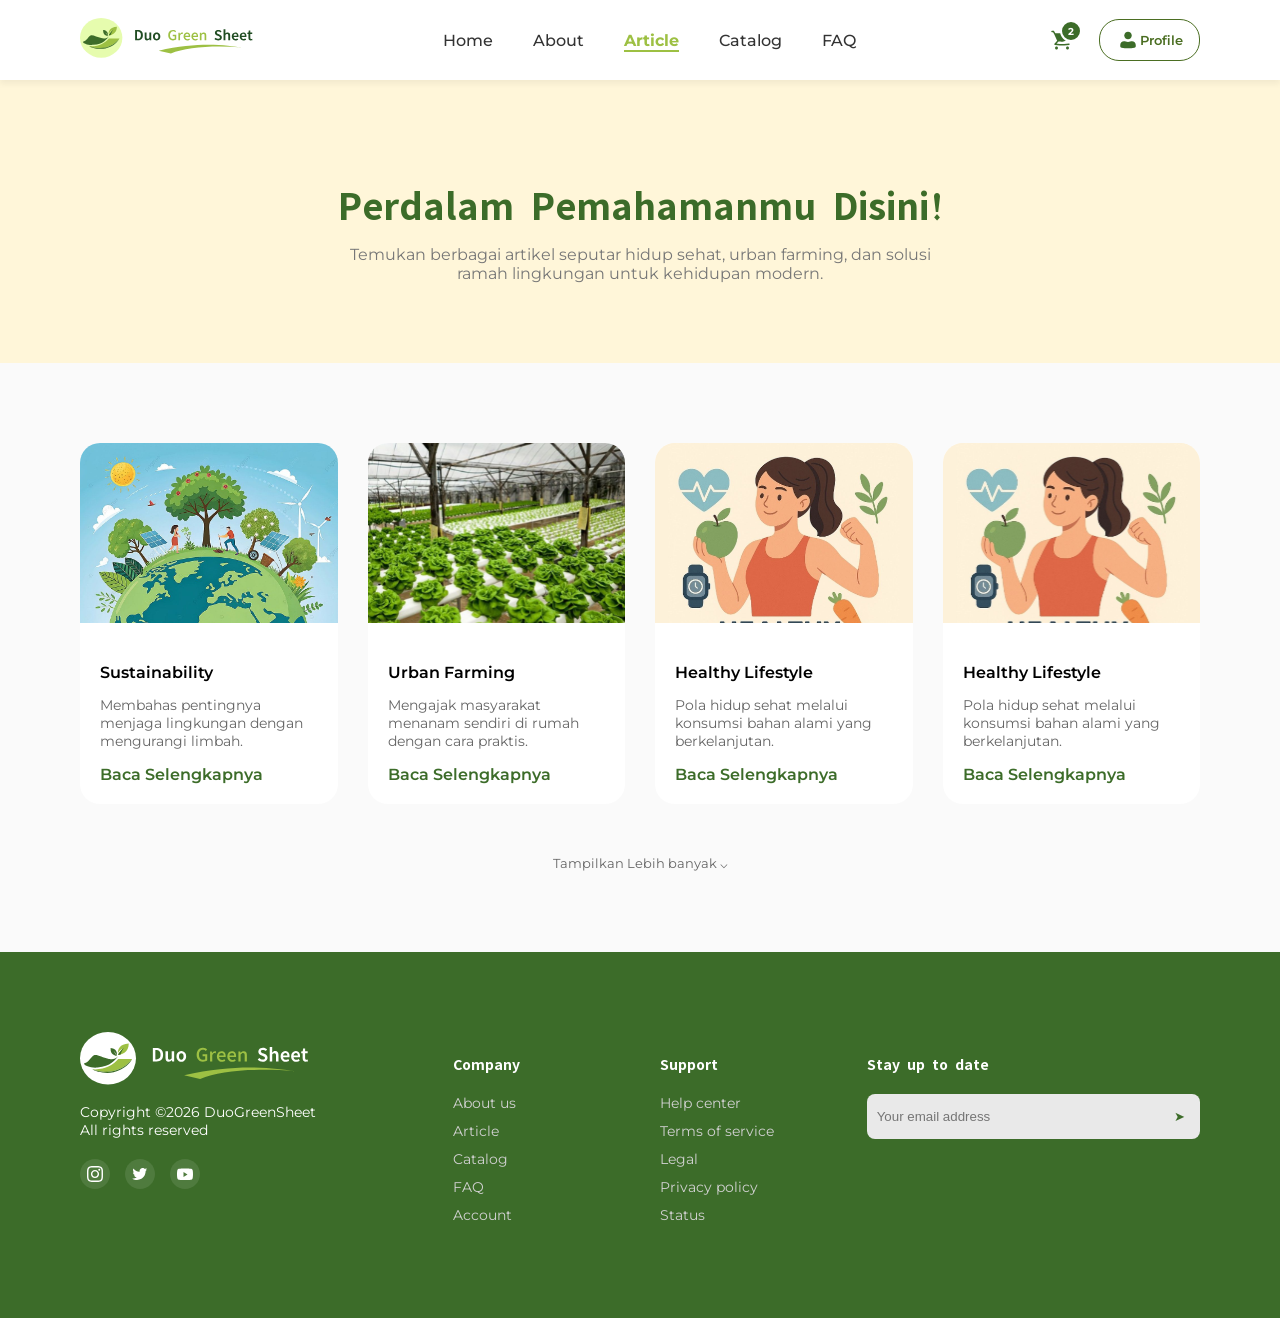
==== commit 41c1f985: "Update article.html" ====
--- a/article.html
+++ b/article.html
@@ -23,12 +23,15 @@
         <li><a href="about.html">About</a></li>
         <li><a href="article.html" class="active">Article</a></li>
         <li><a href="catalog.html">Catalog</a></li>
-        <li><a href="#">FAQ</a></li>
+        <li><a href="Faq.html">FAQ</a></li>
     </ul>
 
     <div class="nav-actions">
         <button class="icon-btn">
+            <div class="cart-anchor">
             <img src="Icon/Shopping-cart.svg" width="24">
+            <span id="cart-count">2</span>
+            </div>
         </button>
         <button class="btn-profile" onclick="window.location.href='profile.html'">
             <img src="Icon/User.svg" width="24">
--- a/style.css
+++ b/style.css
@@ -956,11 +956,17 @@
 
 .btn-buy {
     flex: 1;
+    display: flex;
+    align-items: center;
     background: linear-gradient(to right, #FBE357, #FAFAFA);
     border: none;
     color: #3C6C29;
     padding: 10px;
     border-radius: 8px;
+    justify-content: center;
+    text-align: center;
+    text-decoration: none;
+    font-family: 'Montserrat', sans-serif;
 }
 
 /* DECOR */
@@ -1000,6 +1006,52 @@
 .qty span {
     transition: 0.2s;
 }
+
+/* Posisi Badge Keranjang */
+.cart-wrapper {
+    position: relative;
+    display: inline-block;
+}
+
+#cart-count {
+    position: absolute;
+    top: -8px;
+    right: -8px;
+    background-color: #3C6C29; /* Warna hijau tua khas brand kamu */
+    color: white;
+    font-size: 10px;
+    font-weight: bold;
+    width: 18px;
+    height: 18px;
+    border-radius: 50%;
+    display: flex;
+    align-items: center;
+    justify-content: center;
+    font-family: 'Montserrat', sans-serif;
+    border: 2px solid white; /* Biar terlihat terpisah dari icon */
+    transition: transform 0.3s cubic-bezier(0.175, 0.885, 0.32, 1.275);
+}
+.cart-anchor {
+    position: relative; /* KUNCI: Biar span nempel di sini */
+    display: flex;
+    align-items: center;
+    justify-content: center;
+}
+.cart-container-nav {
+    position: relative; /* Kunci badge ke sini */
+    display: flex;
+    align-items: center;
+}
+
+/* Animasi saat angka bertambah */
+.bump {
+    transform: scale(1.3);
+}
+/* Munculkan badge hanya jika angka > 0 */
+#cart-count.active {
+    display: flex;
+}
+
 
 /* ===== DETAIL PRODUK SECTION ===== */
 /* BACK BUTTON */
@@ -1314,8 +1366,7 @@
     font-weight: 700;
 }
 
-/*DETAIL ARTICLE*/
-/* Konten Utama */
+/* DETAIL ARTICLE */
 .main-content {
     max-width: 1100px;
     margin: 20px auto;
@@ -1341,7 +1392,12 @@
     margin-bottom: 10px;
 }
 
-h1 { color: #4a6d36; font-size: 2rem; margin-bottom: 20px; line-height: 1.3; }
+.main-content h1 { 
+    color: #4a6d36; 
+    font-size: 2rem; 
+    margin-bottom: 20px; 
+    line-height: 1.3; 
+}
 
 /* Grid Layout Manfaat Ekonomi */
 .content-split {
